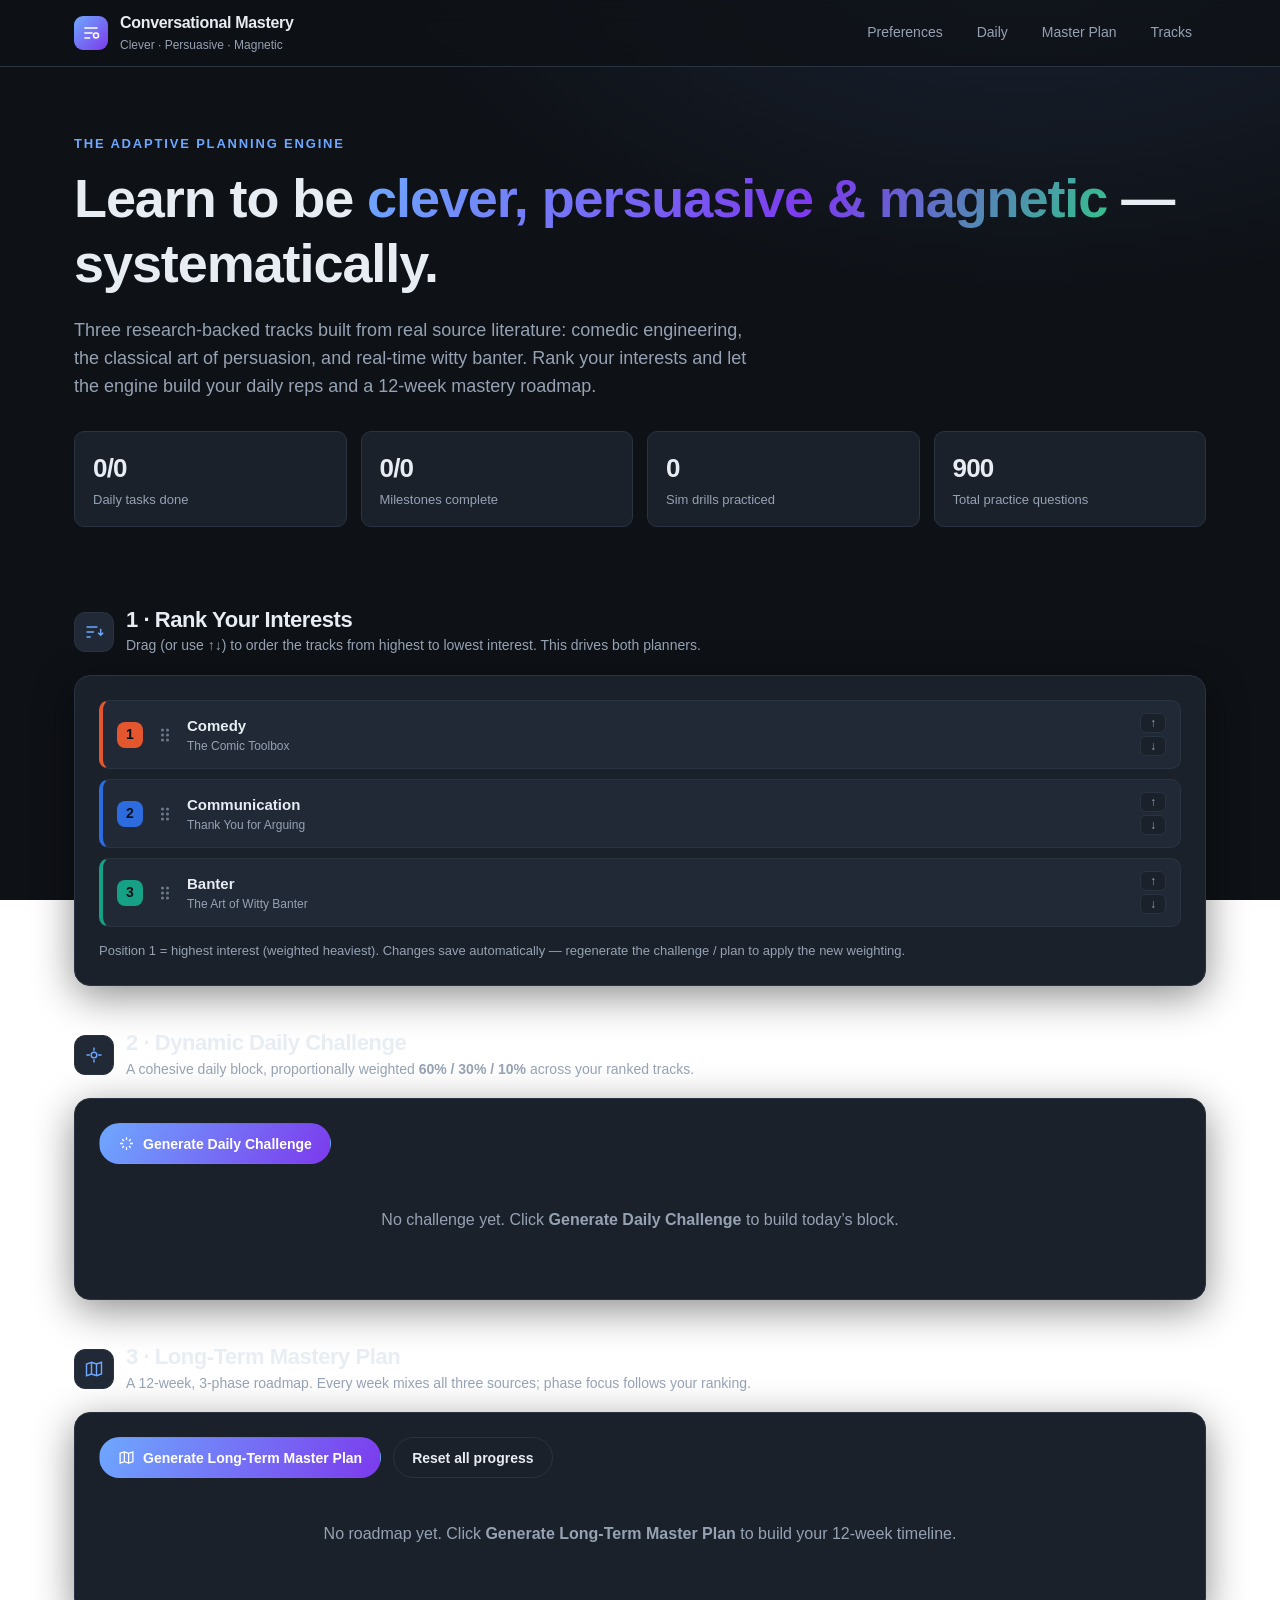
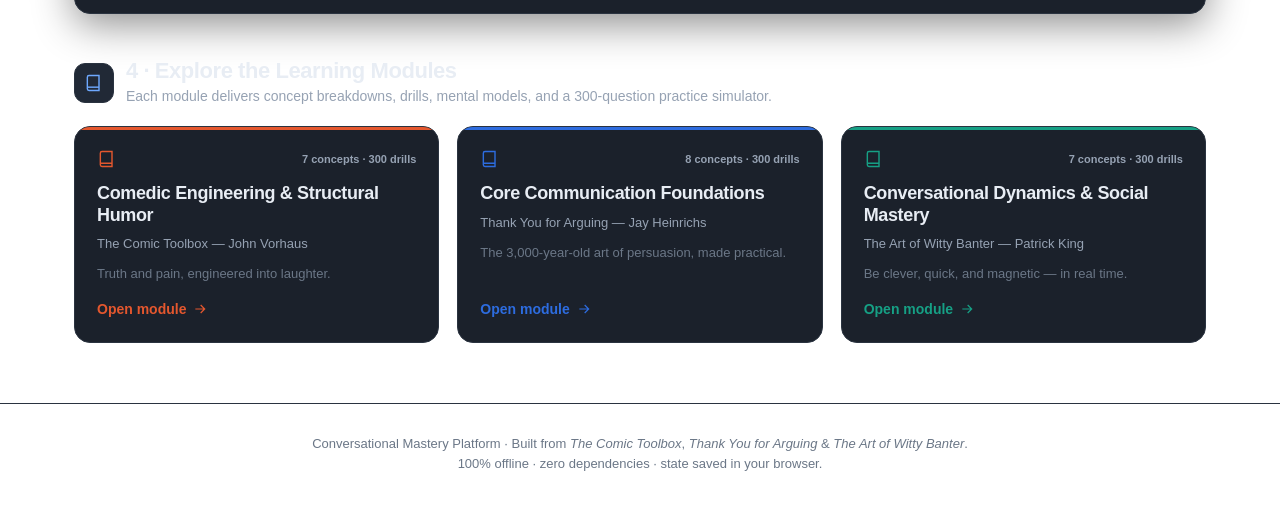
==== index.html @ 34a7b3fa "feat: complete deployment of standalone conversational mastery educational ecosystem with daily and " ====
<!DOCTYPE html>
<html lang="en">
<head>
  <meta charset="UTF-8" />
  <meta name="viewport" content="width=device-width, initial-scale=1.0" />
  <title>Conversational Mastery Platform</title>
  <meta name="description" content="A standalone educational platform for comedic engineering, communication foundations, and conversational banter mastery." />
  <link rel="stylesheet" href="css/styles.css" />
</head>
<body>
  <header class="site-head">
    <div class="wrap">
      <a class="brand" href="index.html">
        <span class="logo">
          <svg viewBox="0 0 24 24" fill="none" stroke="currentColor" stroke-width="1.8"><path d="M4 6h16M4 12h10M4 18h7"/><circle cx="18" cy="15" r="3"/></svg>
        </span>
        <span>Conversational Mastery<small>Clever &middot; Persuasive &middot; Magnetic</small></span>
      </a>
      <nav class="nav-links">
        <a href="#preferences">Preferences</a>
        <a href="#daily">Daily</a>
        <a href="#plan">Master Plan</a>
        <a href="#tracks">Tracks</a>
      </nav>
    </div>
  </header>

  <main class="wrap" id="dashboard">
    <!-- HERO -->
    <section class="hero">
      <span class="eyebrow">The Adaptive Planning Engine</span>
      <h1>Learn to be <span class="grad">clever, persuasive &amp; magnetic</span> &mdash; systematically.</h1>
      <p class="lede">Three research-backed tracks built from real source literature: comedic engineering, the classical art of persuasion, and real-time witty banter. Rank your interests and let the engine build your daily reps and a 12-week mastery roadmap.</p>
      <div class="stat-bar" id="statBar"></div>
    </section>

    <!-- PREFERENCES -->
    <section class="section" id="preferences">
      <div class="section-head">
        <span class="ico"><svg viewBox="0 0 24 24" fill="none" stroke="currentColor" stroke-width="1.7"><path d="M3 6h13M3 12h9M3 18h5"/><path d="M20 8v8M17 13l3 3 3-3"/></svg></span>
        <div><h2>1 &middot; Rank Your Interests</h2><p>Drag (or use &uarr;&darr;) to order the tracks from highest to lowest interest. This drives both planners.</p></div>
      </div>
      <div class="panel">
        <ul class="pref-list" id="prefList"></ul>
        <p class="hint">Position 1 = highest interest (weighted heaviest). Changes save automatically &mdash; regenerate the challenge / plan to apply the new weighting.</p>
      </div>
    </section>

    <!-- DAILY -->
    <section class="section" id="daily">
      <div class="section-head">
        <span class="ico"><svg viewBox="0 0 24 24" fill="none" stroke="currentColor" stroke-width="1.7"><path d="M12 3v4M12 17v4M3 12h4M17 12h4"/><circle cx="12" cy="12" r="3.4"/></svg></span>
        <div><h2>2 &middot; Dynamic Daily Challenge</h2><p>A cohesive daily block, proportionally weighted <b>60% / 30% / 10%</b> across your ranked tracks.</p></div>
      </div>
      <div class="panel">
        <div class="btn-row">
          <button class="btn btn-primary" id="genDaily">
            <svg viewBox="0 0 24 24" fill="none" stroke="currentColor" stroke-width="1.8"><path d="M12 3v4M12 17v4M3 12h4M17 12h4M6 6l2.5 2.5M15.5 15.5 18 18M18 6l-2.5 2.5M8.5 15.5 6 18"/></svg>
            Generate Daily Challenge
          </button>
        </div>
        <div id="dailyBlock"></div>
      </div>
    </section>

    <!-- MASTER PLAN -->
    <section class="section" id="plan">
      <div class="section-head">
        <span class="ico"><svg viewBox="0 0 24 24" fill="none" stroke="currentColor" stroke-width="1.7"><path d="M9 4 3 6v14l6-2 6 2 6-2V4l-6 2-6-2Z"/><path d="M9 4v14M15 6v14"/></svg></span>
        <div><h2>3 &middot; Long-Term Mastery Plan</h2><p>A 12-week, 3-phase roadmap. Every week mixes all three sources; phase focus follows your ranking.</p></div>
      </div>
      <div class="panel">
        <div class="btn-row">
          <button class="btn btn-primary" id="genPlan">
            <svg viewBox="0 0 24 24" fill="none" stroke="currentColor" stroke-width="1.8"><path d="M9 4 3 6v14l6-2 6 2 6-2V4l-6 2-6-2Z"/><path d="M9 4v14M15 6v14"/></svg>
            Generate Long-Term Master Plan
          </button>
          <button class="btn btn-ghost" id="resetAll">Reset all progress</button>
        </div>
        <div id="planBlock"></div>
      </div>
    </section>

    <!-- TRACKS -->
    <section class="section" id="tracks">
      <div class="section-head">
        <span class="ico"><svg viewBox="0 0 24 24" fill="none" stroke="currentColor" stroke-width="1.7"><path d="M4 5a2 2 0 0 1 2-2h12v18H6a2 2 0 0 1-2-2Z"/><path d="M4 17h14"/></svg></span>
        <div><h2>4 &middot; Explore the Learning Modules</h2><p>Each module delivers concept breakdowns, drills, mental models, and a 300-question practice simulator.</p></div>
      </div>
      <div class="track-grid" id="trackCards"></div>
    </section>
  </main>

  <footer class="site-foot">
    <div class="wrap">
      Conversational Mastery Platform &middot; Built from <em>The Comic Toolbox</em>, <em>Thank You for Arguing</em> &amp; <em>The Art of Witty Banter</em>.
      <br />100% offline &middot; zero dependencies &middot; state saved in your browser.
    </div>
  </footer>

  <div id="toast"></div>

  <!-- classic scripts (no ES modules) so the app runs straight off the file system -->
  <script src="js/content.js"></script>
  <script src="js/questions.js"></script>
  <script src="js/planner.js"></script>
  <script src="js/app.js"></script>
</body>
</html>
---- css/styles.css ----
/* =============================================================================
 * styles.css  —  Centralized component architecture.
 * Sleek minimalist system: geometric grid, system fonts, smooth transitions.
 * No external fonts, no frameworks.
 * ========================================================================== */

:root {
  --bg: #0e1116;
  --bg-soft: #151a22;
  --panel: #1b212b;
  --panel-2: #212936;
  --line: #2a3340;
  --text: #e8edf4;
  --muted: #96a2b3;
  --muted-2: #6b7787;
  --brand: #6ea8fe;
  --brand-2: #7c3aed;
  --good: #35c28b;
  --shadow: 0 10px 40px rgba(0,0,0,.45);
  --radius: 16px;
  --radius-sm: 10px;
  --sans: -apple-system, BlinkMacSystemFont, "Segoe UI", Roboto, Helvetica, Arial, "Apple Color Emoji", sans-serif;
  --mono: ui-monospace, SFMono-Regular, Menlo, Consolas, monospace;
  --maxw: 1180px;
}

* { box-sizing: border-box; }
html { scroll-behavior: smooth; }
body {
  margin: 0;
  font-family: var(--sans);
  background: radial-gradient(1200px 700px at 80% -10%, #1a2333 0%, var(--bg) 55%) fixed;
  color: var(--text);
  line-height: 1.55;
  -webkit-font-smoothing: antialiased;
}
a { color: inherit; text-decoration: none; }
h1, h2, h3, h4 { line-height: 1.2; margin: 0 0 .4em; letter-spacing: -.02em; }
svg { width: 20px; height: 20px; display: block; }
.wrap { max-width: var(--maxw); margin: 0 auto; padding: 0 24px; }

/* ---------------------------------------------------------------- header */
.site-head {
  position: sticky; top: 0; z-index: 20;
  backdrop-filter: blur(12px);
  background: rgba(14,17,22,.72);
  border-bottom: 1px solid var(--line);
}
.site-head .wrap { display: flex; align-items: center; justify-content: space-between; height: 66px; }
.brand { display: flex; align-items: center; gap: 12px; font-weight: 700; letter-spacing: -.02em; }
.brand .logo {
  width: 34px; height: 34px; border-radius: 9px;
  background: linear-gradient(135deg, var(--brand), var(--brand-2));
  display: grid; place-items: center; color: #fff;
}
.brand small { display: block; font-weight: 500; color: var(--muted); font-size: 12px; letter-spacing: 0; }
.nav-links { display: flex; gap: 6px; }
.nav-links a { padding: 8px 14px; border-radius: 999px; color: var(--muted); font-size: 14px; font-weight: 500; transition: .2s; }
.nav-links a:hover { color: var(--text); background: var(--panel); }

/* ------------------------------------------------------------------ hero */
.hero { padding: 64px 0 28px; }
.hero .eyebrow { color: var(--brand); font-weight: 600; font-size: 13px; letter-spacing: .14em; text-transform: uppercase; }
.hero h1 { font-size: clamp(32px, 5vw, 54px); margin-top: 10px; }
.hero h1 .grad { background: linear-gradient(120deg, var(--brand), var(--brand-2) 60%, var(--good)); -webkit-background-clip: text; background-clip: text; -webkit-text-fill-color: transparent; }
.hero p.lede { color: var(--muted); font-size: 18px; max-width: 680px; margin: 14px 0 0; }

/* --------------------------------------------------------------- stats */
.stat-bar { display: grid; grid-template-columns: repeat(4, 1fr); gap: 14px; margin: 30px 0 8px; }
.stat { background: var(--panel); border: 1px solid var(--line); border-radius: var(--radius-sm); padding: 16px 18px; }
.stat-v { display: block; font-size: 26px; font-weight: 700; letter-spacing: -.03em; }
.stat-l { display: block; color: var(--muted); font-size: 13px; margin-top: 2px; }

/* --------------------------------------------------------------- panels */
.section { margin: 44px 0; }
.section-head { display: flex; align-items: center; gap: 12px; margin-bottom: 18px; }
.section-head .ico { width: 40px; height: 40px; border-radius: 11px; background: var(--panel-2); border: 1px solid var(--line); display: grid; place-items: center; color: var(--brand); }
.section-head h2 { font-size: 22px; margin: 0; }
.section-head p { color: var(--muted); margin: 2px 0 0; font-size: 14px; }

.panel { background: var(--panel); border: 1px solid var(--line); border-radius: var(--radius); padding: 24px; box-shadow: var(--shadow); }
.grid-2 { display: grid; grid-template-columns: 340px 1fr; gap: 22px; align-items: start; }

/* -------------------------------------------------- preference editor */
.pref-list { list-style: none; margin: 0; padding: 0; display: flex; flex-direction: column; gap: 10px; }
.pref-item {
  --accent: var(--brand);
  display: flex; align-items: center; gap: 12px;
  background: var(--panel-2); border: 1px solid var(--line);
  border-left: 4px solid var(--accent);
  border-radius: var(--radius-sm); padding: 12px 14px; cursor: grab; transition: .18s;
}
.pref-item:hover { transform: translateY(-1px); border-color: var(--accent); }
.pref-item.dragging { opacity: .5; }
.pref-rank { width: 26px; height: 26px; border-radius: 8px; background: var(--accent); color: #061018; font-weight: 700; display: grid; place-items: center; font-size: 14px; }
.pref-grip { color: var(--muted-2); }
.pref-body { flex: 1; display: flex; flex-direction: column; }
.pref-body strong { font-size: 15px; }
.pref-body small { color: var(--muted); font-size: 12px; }
.pref-move { display: flex; flex-direction: column; gap: 3px; }
.mini { width: 26px; height: 20px; border: 1px solid var(--line); background: var(--panel); color: var(--muted); border-radius: 6px; cursor: pointer; font-size: 12px; line-height: 1; transition: .15s; }
.mini:hover { color: var(--text); border-color: var(--brand); }
.hint { color: var(--muted); font-size: 13px; margin: 14px 0 0; }

/* ---------------------------------------------------------------- buttons */
.btn { display: inline-flex; align-items: center; gap: 8px; border: 1px solid var(--line); background: var(--panel-2); color: var(--text); padding: 11px 18px; border-radius: 999px; font-size: 14px; font-weight: 600; cursor: pointer; transition: .18s; font-family: inherit; }
.btn:hover { transform: translateY(-1px); border-color: var(--brand); }
.btn svg { width: 17px; height: 17px; }
.btn-primary { background: linear-gradient(120deg, var(--brand), var(--brand-2)); border-color: transparent; color: #fff; }
.btn-primary:hover { box-shadow: 0 8px 24px rgba(110,168,254,.3); }
.btn-ghost { background: transparent; }
.btn-row { display: flex; flex-wrap: wrap; gap: 12px; margin-bottom: 18px; }

/* ---------------------------------------------------------------- daily */
.daily-meta { display: flex; flex-wrap: wrap; gap: 8px; margin-bottom: 16px; }
.pill { background: var(--panel-2); border: 1px solid var(--line); color: var(--muted); font-size: 12px; padding: 5px 12px; border-radius: 999px; font-weight: 600; }
.daily-list { list-style: none; margin: 0; padding: 0; display: grid; gap: 12px; }
.daily-task { --accent: var(--brand); background: var(--panel-2); border: 1px solid var(--line); border-left: 4px solid var(--accent); border-radius: var(--radius-sm); transition: .18s; }
.daily-task label { display: flex; gap: 14px; padding: 14px 16px; cursor: pointer; align-items: flex-start; }
.daily-task input { margin-top: 3px; width: 18px; height: 18px; accent-color: var(--accent); flex: none; }
.dt-body { display: flex; flex-direction: column; gap: 4px; }
.dt-head { font-size: 13px; color: var(--muted); }
.dt-head b { color: var(--text); }
.dt-prompt { font-size: 15px; }
.dt-src { font-size: 12px; color: var(--muted-2); }
.daily-task.done { opacity: .55; }
.daily-task.done .dt-prompt { text-decoration: line-through; }

/* -------------------------------------------------------------- timeline */
.phase-legend { display: grid; grid-template-columns: repeat(3, 1fr); gap: 12px; margin-bottom: 22px; }
.phase-chip { padding: 14px 16px; border-radius: var(--radius-sm); border: 1px solid var(--line); background: var(--panel-2); display: flex; flex-direction: column; gap: 3px; }
.phase-chip b { font-size: 14px; }
.phase-chip span { font-size: 12px; color: var(--brand); font-weight: 600; }
.phase-chip small { font-size: 12px; color: var(--muted); }
.phase-chip.p1 { border-top: 3px solid #6ea8fe; }
.phase-chip.p2 { border-top: 3px solid #7c3aed; }
.phase-chip.p3 { border-top: 3px solid #35c28b; }

.timeline { display: grid; grid-template-columns: repeat(auto-fill, minmax(260px, 1fr)); gap: 14px; }
.tl-week { background: var(--panel-2); border: 1px solid var(--line); border-radius: var(--radius-sm); padding: 16px; position: relative; overflow: hidden; }
.tl-week.p1 { border-top: 3px solid #6ea8fe; }
.tl-week.p2 { border-top: 3px solid #7c3aed; }
.tl-week.p3 { border-top: 3px solid #35c28b; }
.tl-head { display: flex; flex-direction: column; gap: 2px; margin-bottom: 12px; }
.tl-no { font-weight: 700; font-size: 16px; }
.tl-phase { font-size: 11px; color: var(--muted); text-transform: uppercase; letter-spacing: .06em; }
.tl-focus { font-size: 12px; color: var(--brand); font-weight: 600; }
.tl-items { list-style: none; margin: 0 0 12px; padding: 0; display: grid; gap: 8px; }
.tl-items li { --accent: var(--brand); border-left: 3px solid var(--accent); border-radius: 6px; background: var(--panel); }
.tl-items li.combo { background: linear-gradient(90deg, rgba(124,58,237,.16), var(--panel)); }
.tl-items label { display: flex; gap: 9px; padding: 8px 10px; cursor: pointer; align-items: flex-start; font-size: 12.5px; }
.tl-items input { margin-top: 2px; width: 15px; height: 15px; accent-color: var(--accent); flex: none; }
.tl-items em { color: var(--brand); font-style: normal; font-weight: 700; font-size: 11px; text-transform: uppercase; letter-spacing: .04em; display: block; }
.tl-items li.done { opacity: .5; }
.tl-items li.done span { text-decoration: line-through; }
.tl-bar { height: 5px; border-radius: 999px; background: var(--line); overflow: hidden; }
.tl-bar span { display: block; height: 100%; width: 0; background: linear-gradient(90deg, var(--brand), var(--good)); transition: width .4s ease; }

/* ---------------------------------------------------------------- tracks */
.track-grid { display: grid; grid-template-columns: repeat(3, 1fr); gap: 18px; }
.track-card { --accent: var(--brand); background: var(--panel); border: 1px solid var(--line); border-radius: var(--radius); padding: 22px; display: flex; flex-direction: column; gap: 8px; transition: .2s; position: relative; overflow: hidden; }
.track-card::before { content: ""; position: absolute; inset: 0 0 auto 0; height: 3px; background: var(--accent); }
.track-card:hover { transform: translateY(-4px); border-color: var(--accent); box-shadow: var(--shadow); }
.tc-top { display: flex; align-items: center; justify-content: space-between; color: var(--accent); }
.tc-count { font-size: 11px; color: var(--muted); font-weight: 600; }
.track-card h3 { font-size: 18px; margin: 6px 0 0; }
.tc-book { color: var(--muted); font-size: 13px; margin: 0; }
.tc-tag { color: var(--muted-2); font-size: 13px; margin: 2px 0 0; flex: 1; }
.tc-go { display: inline-flex; align-items: center; gap: 6px; color: var(--accent); font-weight: 600; font-size: 14px; margin-top: 6px; }
.tc-go svg { width: 16px; height: 16px; transition: .2s; }
.track-card:hover .tc-go svg { transform: translateX(4px); }

.empty { color: var(--muted); text-align: center; padding: 26px; }

/* ---------------------------------------------------------------- toast */
#toast { position: fixed; bottom: 26px; left: 50%; transform: translateX(-50%) translateY(20px); background: var(--panel-2); border: 1px solid var(--brand); color: var(--text); padding: 12px 20px; border-radius: 999px; box-shadow: var(--shadow); opacity: 0; pointer-events: none; transition: .3s; z-index: 50; font-size: 14px; font-weight: 600; }
#toast.show { opacity: 1; transform: translateX(-50%) translateY(0); }

/* ---------------------------------------------------------------- footer */
.site-foot { border-top: 1px solid var(--line); margin-top: 60px; padding: 30px 0; color: var(--muted-2); font-size: 13px; text-align: center; }

/* ============================================================== MODULE PAGES */
.mod-head { padding: 44px 0 10px; }
.mod-head .eyebrow { font-size: 13px; letter-spacing: .14em; text-transform: uppercase; font-weight: 600; }
.mod-head h1 { font-size: clamp(28px, 4vw, 42px); margin-top: 8px; }
.mod-head .src { color: var(--muted); font-size: 15px; }
.back-link { display: inline-flex; align-items: center; gap: 7px; color: var(--muted); font-size: 14px; font-weight: 600; margin-bottom: 6px; }
.back-link:hover { color: var(--text); }
.back-link svg { transform: rotate(180deg); width: 16px; height: 16px; }

.concept-nav { display: flex; flex-wrap: wrap; gap: 8px; margin: 24px 0 8px; position: sticky; top: 66px; background: rgba(14,17,22,.8); backdrop-filter: blur(8px); padding: 10px 0; z-index: 10; }
.concept-nav a { font-size: 13px; padding: 7px 13px; border-radius: 999px; background: var(--panel); border: 1px solid var(--line); color: var(--muted); font-weight: 600; transition: .16s; }
.concept-nav a:hover, .concept-nav a.active { color: #fff; background: var(--accent); border-color: transparent; }

.concept { --accent: var(--brand); background: var(--panel); border: 1px solid var(--line); border-radius: var(--radius); padding: 30px; margin: 22px 0; scroll-margin-top: 130px; box-shadow: var(--shadow); }
.concept > h2 { font-size: 26px; display: flex; align-items: center; gap: 12px; }
.concept > h2::before { content: ""; width: 12px; height: 30px; border-radius: 4px; background: var(--accent); flex: none; }
.c-block { margin-top: 22px; }
.c-block h4 { font-size: 12px; letter-spacing: .1em; text-transform: uppercase; color: var(--accent); display: flex; align-items: center; gap: 8px; margin-bottom: 8px; }
.c-block .num { width: 20px; height: 20px; border-radius: 6px; background: var(--accent); color: #061018; display: grid; place-items: center; font-size: 11px; font-weight: 800; }
.c-source { background: var(--panel-2); border-left: 3px solid var(--accent); padding: 10px 14px; border-radius: 8px; font-size: 14px; color: var(--muted); }
.c-breakdown { font-size: 15.5px; color: var(--text); }
.c-list { margin: 0; padding-left: 4px; list-style: none; display: grid; gap: 8px; }
.c-list li { padding-left: 26px; position: relative; font-size: 14.5px; color: #d4dbe6; }
.c-list li::before { content: ""; position: absolute; left: 4px; top: 9px; width: 8px; height: 8px; border-radius: 2px; background: var(--accent); transform: rotate(45deg); }

/* ----------------------------------------------------------- simulator */
.sim { margin-top: 26px; border-top: 1px dashed var(--line); padding-top: 22px; }
.sim h4 { color: var(--accent); }
.sim-card { background: var(--panel-2); border: 1px solid var(--line); border-radius: var(--radius-sm); padding: 24px; min-height: 130px; display: flex; flex-direction: column; justify-content: center; gap: 10px; position: relative; }
.sim-qnum { font-size: 12px; color: var(--muted); font-weight: 600; }
.sim-prompt { font-size: 18px; line-height: 1.5; }
.sim-controls { display: flex; flex-wrap: wrap; gap: 10px; margin-top: 16px; align-items: center; }
.sim-progress { margin-left: auto; font-size: 13px; color: var(--muted); }
.sim-count-bar { height: 6px; border-radius: 999px; background: var(--line); overflow: hidden; margin-top: 12px; }
.sim-count-bar span { display: block; height: 100%; width: 0; background: linear-gradient(90deg, var(--accent), var(--good)); transition: width .3s; }

/* --------------------------------------------------------------- responsive */
@media (max-width: 900px) {
  .grid-2 { grid-template-columns: 1fr; }
  .stat-bar { grid-template-columns: repeat(2, 1fr); }
  .track-grid { grid-template-columns: 1fr; }
  .phase-legend { grid-template-columns: 1fr; }
  .nav-links { display: none; }
}
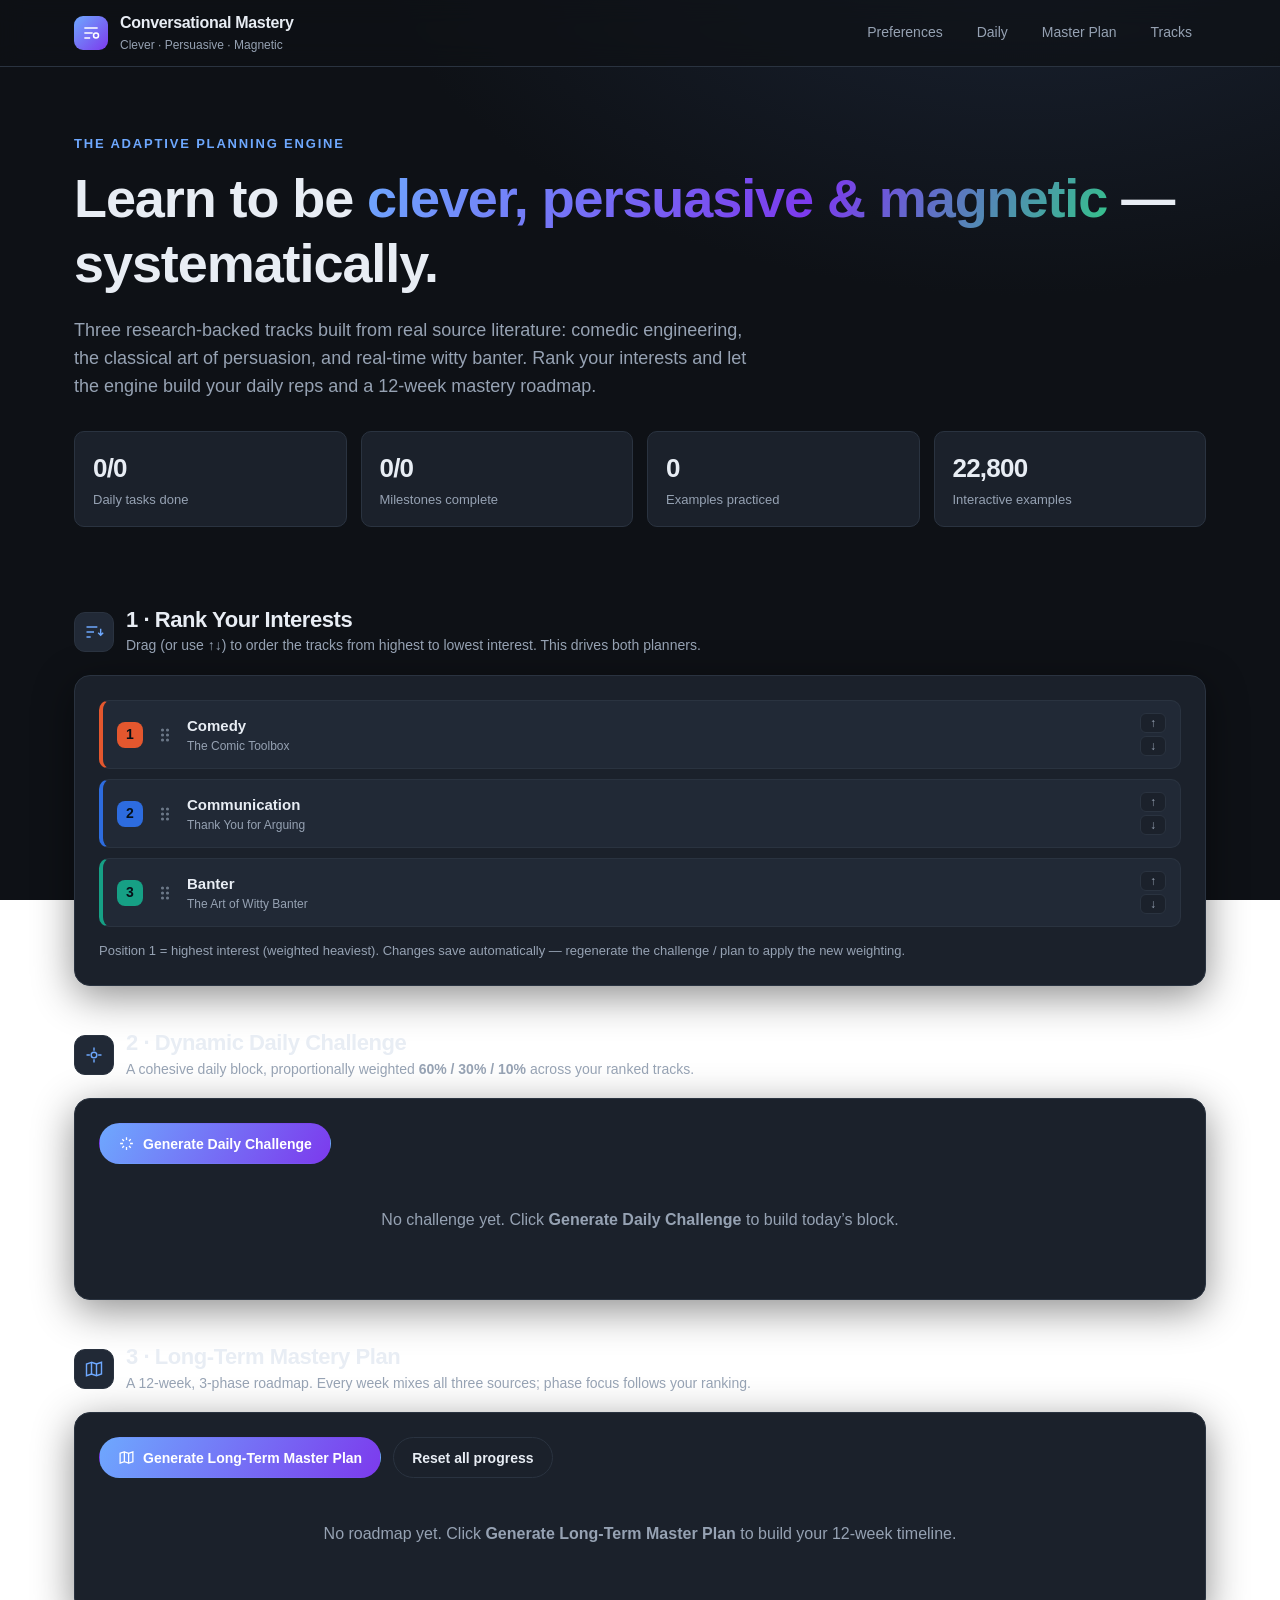
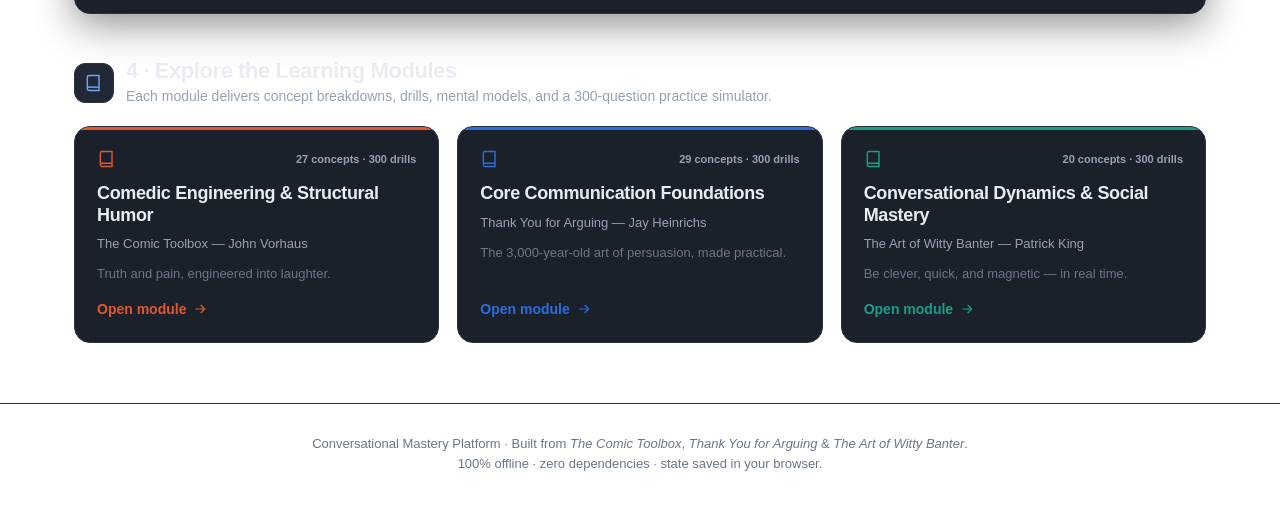
==== commit 08da58e0: "Quality pass: chapter -> skills hierarchy, full chapter/skill coverage, corrected banter citations -" ====
--- a/index.html
+++ b/index.html
@@ -102,6 +102,7 @@
 
   <!-- classic scripts (no ES modules) so the app runs straight off the file system -->
   <script src="js/content.js"></script>
+  <script src="js/content-extra.js"></script>
   <script src="js/questions.js"></script>
   <script src="js/planner.js"></script>
   <script src="js/app.js"></script>
--- a/css/styles.css
+++ b/css/styles.css
@@ -223,3 +223,161 @@
   .phase-legend { grid-template-columns: 1fr; }
   .nav-links { display: none; }
 }
+
+
+/* ============================================================== V2 ADDITIONS */
+
+/* daily-task clickable citation link */
+.daily-task { position: relative; }
+.dt-cite {
+  display: flex; align-items: center; gap: 10px;
+  margin: 0 16px 14px 48px; padding: 9px 12px;
+  background: var(--panel); border: 1px solid var(--line);
+  border-radius: var(--radius-sm); color: var(--muted); transition: .16s;
+}
+.dt-cite svg { width: 16px; height: 16px; color: var(--accent); flex: none; }
+.dt-cite b { color: var(--text); font-size: 12.5px; display: block; }
+.dt-cite small { color: var(--accent); font-size: 11.5px; font-weight: 600; }
+.dt-cite:hover { border-color: var(--accent); transform: translateY(-1px); }
+.daily-task.done .dt-cite { opacity: .7; }
+
+/* timeline concept citation link */
+.tl-cite {
+  display: inline-flex; align-items: center; gap: 5px;
+  margin: -4px 0 0 22px; padding: 3px 8px; font-size: 11px; font-weight: 600;
+  color: var(--accent); border-radius: 6px; border: 1px solid transparent; transition: .15s;
+}
+.tl-cite svg { width: 12px; height: 12px; }
+.tl-cite:hover { border-color: var(--accent); background: var(--panel-2); }
+.tl-cite.plain { color: var(--muted-2); }
+
+/* -------------------------------------------------- module OVERVIEW grid */
+.mod-intro { color: var(--muted); font-size: 15px; max-width: 720px; margin: 12px 0 0; }
+.concept-grid { display: grid; grid-template-columns: repeat(auto-fill, minmax(320px, 1fr)); gap: 18px; margin: 30px 0 20px; }
+
+/* Chapter-grouped module layout (chapter of the book -> skills within it) */
+.chapter-list { margin: 26px 0 20px; }
+.chapter { margin: 0 0 40px; }
+.chapter-head { position: relative; padding: 16px 0 14px; border-top: 2px solid var(--accent); margin-bottom: 4px; }
+.chapter-num { display: inline-block; font-size: 12px; letter-spacing: .14em; text-transform: uppercase; font-weight: 700; color: var(--accent); }
+.chapter-head h2 { font-size: clamp(21px, 2.6vw, 27px); margin: 6px 0 0; line-height: 1.2; }
+.chapter-page { display: inline-flex; align-items: center; gap: 5px; font-size: 12.5px; color: var(--muted); margin-top: 6px; }
+.chapter-page svg { width: 14px; height: 14px; }
+.chapter-blurb { color: var(--muted); font-size: 14.5px; max-width: 760px; margin: 8px 0 0; }
+.chapter-count { position: absolute; top: 16px; right: 0; font-size: 12px; color: var(--muted); border: 1px solid var(--line); border-radius: 999px; padding: 3px 10px; }
+.chapter .concept-grid { margin: 16px 0 0; }
+.concept-card {
+  --accent: var(--brand);
+  background: var(--panel); border: 1px solid var(--line); border-radius: var(--radius);
+  padding: 22px; display: flex; flex-direction: column; gap: 10px; transition: .2s;
+  position: relative; overflow: hidden;
+}
+.concept-card::before { content: ""; position: absolute; inset: 0 0 auto 0; height: 3px; background: var(--accent); }
+.concept-card:hover { transform: translateY(-4px); border-color: var(--accent); box-shadow: var(--shadow); }
+.cc-top { display: flex; align-items: center; justify-content: space-between; gap: 10px; }
+.cc-num { font-size: 22px; font-weight: 800; letter-spacing: -.04em; color: var(--accent); font-variant-numeric: tabular-nums; }
+.cc-cite { display: inline-flex; align-items: center; gap: 6px; font-size: 11px; color: var(--muted); background: var(--panel-2); border: 1px solid var(--line); padding: 4px 9px; border-radius: 999px; text-align: right; }
+.cc-cite svg { width: 13px; height: 13px; color: var(--accent); flex: none; }
+.concept-card h3 { font-size: 18px; margin: 2px 0 0; }
+.cc-snip { color: var(--muted); font-size: 13.5px; margin: 0; flex: 1; }
+.cc-foot { display: flex; flex-wrap: wrap; gap: 7px; align-items: center; margin-top: 6px; }
+.cc-badge { font-size: 11px; font-weight: 600; color: var(--muted); background: var(--panel-2); border: 1px solid var(--line); padding: 4px 9px; border-radius: 999px; }
+.cc-go { margin-left: auto; display: inline-flex; align-items: center; gap: 5px; color: var(--accent); font-weight: 700; font-size: 13px; }
+.cc-go svg { width: 15px; height: 15px; transition: .2s; }
+.concept-card:hover .cc-go svg { transform: translateX(4px); }
+
+/* ------------------------------------------------ concept LESSON page */
+.concept-head { padding: 40px 0 6px; }
+.concept-head .eyebrow { font-size: 13px; letter-spacing: .14em; text-transform: uppercase; font-weight: 600; color: var(--accent); }
+.concept-head h1 { font-size: clamp(28px, 4.4vw, 46px); margin-top: 8px; }
+.c-cite-badge {
+  display: inline-flex; align-items: center; gap: 12px; margin-top: 8px;
+  background: var(--panel); border: 1px solid var(--line); border-left: 4px solid var(--accent);
+  border-radius: var(--radius-sm); padding: 12px 16px;
+}
+.c-cite-badge svg { width: 22px; height: 22px; color: var(--accent); flex: none; }
+.c-cite-badge b { display: block; font-size: 14.5px; }
+.c-cite-badge small { display: block; color: var(--muted); font-size: 12.5px; }
+
+.c-lesson { display: block; margin: 8px 0; }
+.c-lesson .c-block { background: var(--panel); border: 1px solid var(--line); border-radius: var(--radius); padding: 24px 28px; margin: 16px 0; box-shadow: var(--shadow); }
+.c-lesson .c-block > h4 { font-size: 12px; letter-spacing: .1em; text-transform: uppercase; color: var(--accent); display: flex; align-items: center; gap: 8px; margin-bottom: 12px; }
+.c-lesson .c-block .num { width: 22px; height: 22px; border-radius: 6px; background: var(--accent); color: #061018; display: grid; place-items: center; }
+.c-lesson .c-block .num svg { width: 14px; height: 14px; color: #061018; }
+
+/* deep dive Learn/Develop/Apply */
+.deepdive .dd-grid { display: grid; grid-template-columns: repeat(3, 1fr); gap: 14px; }
+.dd-card { background: var(--panel-2); border: 1px solid var(--line); border-radius: var(--radius-sm); padding: 16px; position: relative; }
+.dd-card .dd-tag { display: inline-block; font-size: 11px; font-weight: 800; letter-spacing: .08em; text-transform: uppercase; padding: 3px 10px; border-radius: 999px; margin-bottom: 8px; }
+.dd-learn { border-top: 3px solid #6ea8fe; } .dd-learn .dd-tag { background: rgba(110,168,254,.16); color: #9cc4ff; }
+.dd-develop { border-top: 3px solid #f5a524; } .dd-develop .dd-tag { background: rgba(245,165,36,.16); color: #f7c065; }
+.dd-apply { border-top: 3px solid #35c28b; } .dd-apply .dd-tag { background: rgba(53,194,139,.16); color: #6fdcb0; }
+.dd-card p { margin: 0; font-size: 14px; color: #d4dbe6; }
+
+/* method steps */
+.c-method { margin: 0; padding: 0; list-style: none; counter-reset: step; display: grid; gap: 10px; }
+.c-method li { counter-increment: step; position: relative; padding: 12px 14px 12px 50px; background: var(--panel-2); border: 1px solid var(--line); border-radius: var(--radius-sm); font-size: 14.5px; }
+.c-method li::before { content: counter(step); position: absolute; left: 12px; top: 11px; width: 26px; height: 26px; border-radius: 8px; background: var(--accent); color: #061018; font-weight: 800; display: grid; place-items: center; font-size: 13px; }
+
+/* related skills */
+.c-related { margin: 30px 0; }
+.c-related h2 { font-size: 22px; display: flex; align-items: center; gap: 10px; }
+.c-related h2::before { content: ""; width: 10px; height: 26px; border-radius: 4px; background: var(--accent); }
+.c-related-sub { color: var(--muted); font-size: 14px; margin: 4px 0 16px; }
+.rel-grid { display: grid; grid-template-columns: repeat(auto-fill, minmax(260px, 1fr)); gap: 14px; }
+.rel-card { --accent: var(--brand); background: var(--panel); border: 1px solid var(--line); border-left: 4px solid var(--accent); border-radius: var(--radius-sm); padding: 16px; display: flex; flex-direction: column; gap: 6px; transition: .18s; }
+.rel-card:hover { transform: translateY(-3px); border-color: var(--accent); box-shadow: var(--shadow); }
+.rel-track { font-size: 11px; font-weight: 700; text-transform: uppercase; letter-spacing: .08em; color: var(--accent); }
+.rel-card strong { font-size: 15.5px; }
+.rel-why { font-size: 13px; color: var(--muted); flex: 1; }
+.rel-cite { display: inline-flex; align-items: center; gap: 6px; font-size: 11.5px; color: var(--muted-2); margin-top: 2px; }
+.rel-cite svg { width: 13px; height: 13px; color: var(--accent); }
+
+/* ------------------------------------------- example simulator (concept page) */
+.sim-section { margin: 34px 0 10px; }
+.sim-head { background: var(--panel); border: 1px solid var(--line); border-radius: var(--radius); padding: 24px 28px; box-shadow: var(--shadow); }
+.sim-head h2 { font-size: 24px; display: flex; align-items: center; gap: 10px; }
+.sim-head h2::before { content: ""; width: 10px; height: 28px; border-radius: 4px; background: var(--accent); }
+.sim-head p { color: var(--muted); font-size: 14.5px; margin: 6px 0 4px; max-width: 760px; }
+
+.sim-featured-wrap { margin: 20px 0; }
+.sim-featured-head, .sim-list-head { display: flex; align-items: center; justify-content: space-between; gap: 12px; margin: 22px 0 12px; flex-wrap: wrap; }
+.sim-featured-head h3, .sim-list-head h3 { font-size: 17px; margin: 0; }
+.sim-list-controls { display: flex; gap: 10px; align-items: center; flex-wrap: wrap; }
+#simSearch { background: var(--panel-2); border: 1px solid var(--line); color: var(--text); border-radius: 999px; padding: 10px 16px; font-size: 14px; font-family: inherit; min-width: 240px; }
+#simSearch:focus { outline: none; border-color: var(--accent); }
+
+.sim-list { display: grid; gap: 10px; }
+.ex-card { --accent: var(--brand); background: var(--panel); border: 1px solid var(--line); border-left: 4px solid var(--accent); border-radius: var(--radius-sm); overflow: hidden; transition: .16s; }
+.ex-card.featured { background: var(--panel-2); box-shadow: var(--shadow); }
+.ex-card.done { border-left-color: var(--good); }
+.ex-head { display: flex; align-items: center; gap: 12px; padding: 14px 16px; cursor: pointer; user-select: none; }
+.ex-head:hover { background: rgba(255,255,255,.02); }
+.ex-n { font-size: 12px; font-weight: 800; color: var(--accent); background: var(--panel-2); border: 1px solid var(--line); padding: 3px 9px; border-radius: 999px; flex: none; font-variant-numeric: tabular-nums; }
+.ex-card.done .ex-n { color: var(--good); }
+.ex-scenario { flex: 1; font-size: 14.5px; }
+.ex-toggle { color: var(--muted); transition: .2s; flex: none; }
+.ex-toggle svg { width: 18px; height: 18px; transform: rotate(90deg); }
+.ex-card.open .ex-toggle svg { transform: rotate(-90deg); }
+.ex-body { display: none; padding: 0 16px 16px; }
+.ex-card.open .ex-body { display: block; animation: exOpen .22s ease; }
+@keyframes exOpen { from { opacity: 0; transform: translateY(-4px); } to { opacity: 1; transform: none; } }
+.ex-body h5 { font-size: 11px; text-transform: uppercase; letter-spacing: .09em; color: var(--accent); margin: 12px 0 8px; }
+.ex-steps { margin: 0; padding: 0; list-style: none; display: grid; gap: 8px; counter-reset: exstep; }
+.ex-steps li { display: flex; gap: 10px; background: var(--panel-2); border: 1px solid var(--line); border-radius: 8px; padding: 9px 12px; }
+.st-label { font-size: 11px; font-weight: 800; color: var(--accent); flex: none; min-width: 52px; padding-top: 1px; }
+.st-text { font-size: 13.5px; color: #d4dbe6; }
+.ex-output blockquote { margin: 0; background: linear-gradient(90deg, rgba(110,168,254,.08), var(--panel-2)); border: 1px solid var(--line); border-left: 3px solid var(--accent); border-radius: 8px; padding: 12px 16px; font-size: 15px; font-style: italic; color: var(--text); }
+.ex-actions { margin-top: 14px; display: flex; gap: 10px; }
+.ex-mark:disabled { opacity: .6; cursor: default; background: var(--panel-2); border-color: var(--good); color: var(--good); }
+.ex-mark:disabled:hover { transform: none; }
+
+.sim-pager { display: flex; align-items: center; justify-content: center; gap: 16px; margin: 18px 0 6px; }
+.sim-page-info { font-size: 13px; color: var(--muted); }
+.sim-pager .btn:disabled { opacity: .4; cursor: default; }
+.sim-pager .btn:disabled:hover { transform: none; border-color: var(--line); }
+
+@media (max-width: 900px) {
+  .deepdive .dd-grid { grid-template-columns: 1fr; }
+  .concept-grid { grid-template-columns: 1fr; }
+}
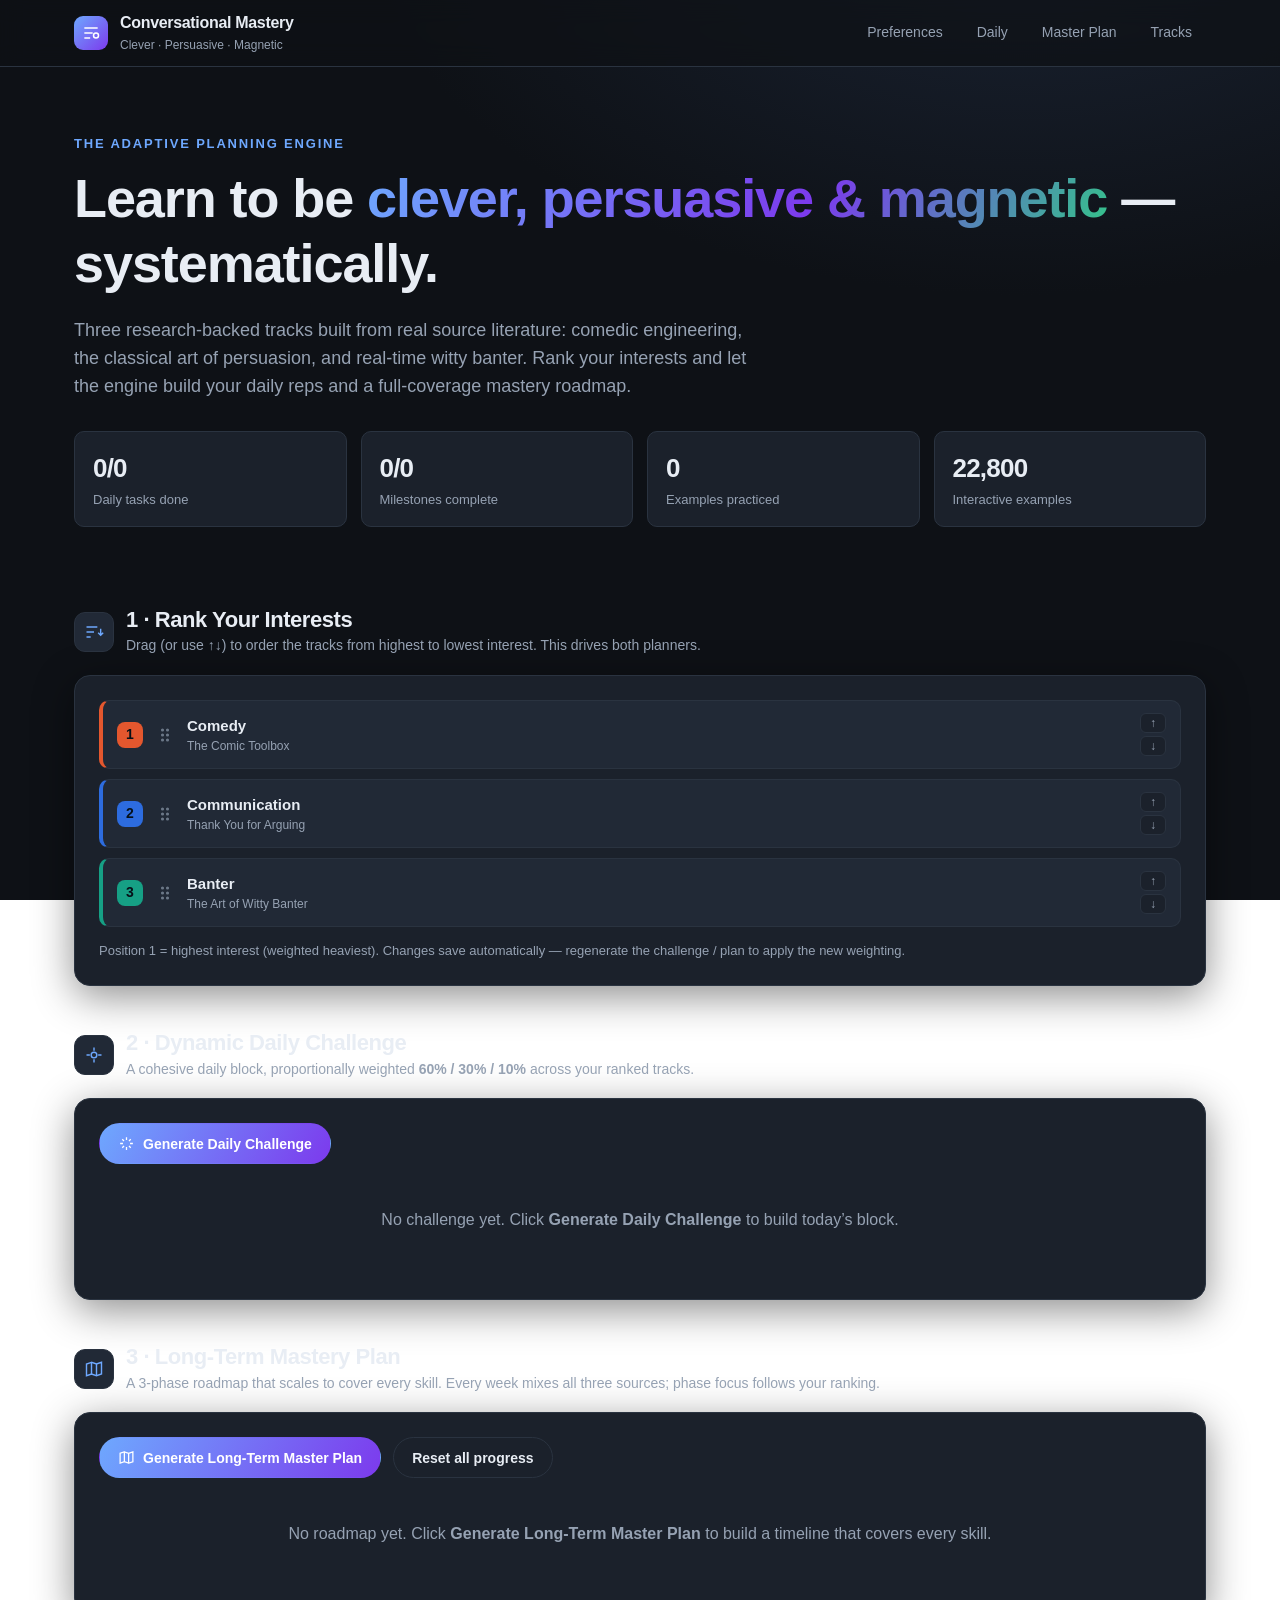
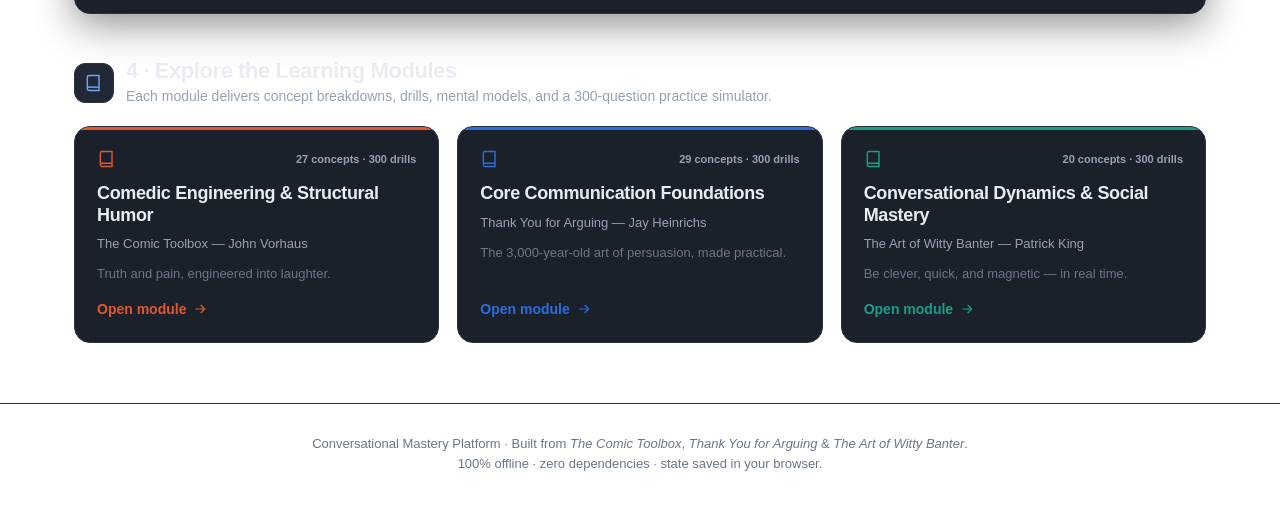
==== commit ff2da646: "Master plan now scales to cover every skill (no longer capped at 12 weeks) - generateMasterPlan: len" ====
--- a/index.html
+++ b/index.html
@@ -30,7 +30,7 @@
     <section class="hero">
       <span class="eyebrow">The Adaptive Planning Engine</span>
       <h1>Learn to be <span class="grad">clever, persuasive &amp; magnetic</span> &mdash; systematically.</h1>
-      <p class="lede">Three research-backed tracks built from real source literature: comedic engineering, the classical art of persuasion, and real-time witty banter. Rank your interests and let the engine build your daily reps and a 12-week mastery roadmap.</p>
+      <p class="lede">Three research-backed tracks built from real source literature: comedic engineering, the classical art of persuasion, and real-time witty banter. Rank your interests and let the engine build your daily reps and a full-coverage mastery roadmap.</p>
       <div class="stat-bar" id="statBar"></div>
     </section>
 
@@ -67,7 +67,7 @@
     <section class="section" id="plan">
       <div class="section-head">
         <span class="ico"><svg viewBox="0 0 24 24" fill="none" stroke="currentColor" stroke-width="1.7"><path d="M9 4 3 6v14l6-2 6 2 6-2V4l-6 2-6-2Z"/><path d="M9 4v14M15 6v14"/></svg></span>
-        <div><h2>3 &middot; Long-Term Mastery Plan</h2><p>A 12-week, 3-phase roadmap. Every week mixes all three sources; phase focus follows your ranking.</p></div>
+        <div><h2>3 &middot; Long-Term Mastery Plan</h2><p>A 3-phase roadmap that scales to cover every skill. Every week mixes all three sources; phase focus follows your ranking.</p></div>
       </div>
       <div class="panel">
         <div class="btn-row">
--- a/css/styles.css
+++ b/css/styles.css
@@ -127,6 +127,8 @@
 .daily-task.done .dt-prompt { text-decoration: line-through; }
 
 /* -------------------------------------------------------------- timeline */
+.plan-coverage { margin: 0 0 16px; padding: 12px 16px; border: 1px solid var(--line); border-radius: 10px; background: rgba(124,58,237,.06); color: var(--muted); font-size: 14px; }
+.plan-coverage strong { color: var(--text); }
 .phase-legend { display: grid; grid-template-columns: repeat(3, 1fr); gap: 12px; margin-bottom: 22px; }
 .phase-chip { padding: 14px 16px; border-radius: var(--radius-sm); border: 1px solid var(--line); background: var(--panel-2); display: flex; flex-direction: column; gap: 3px; }
 .phase-chip b { font-size: 14px; }
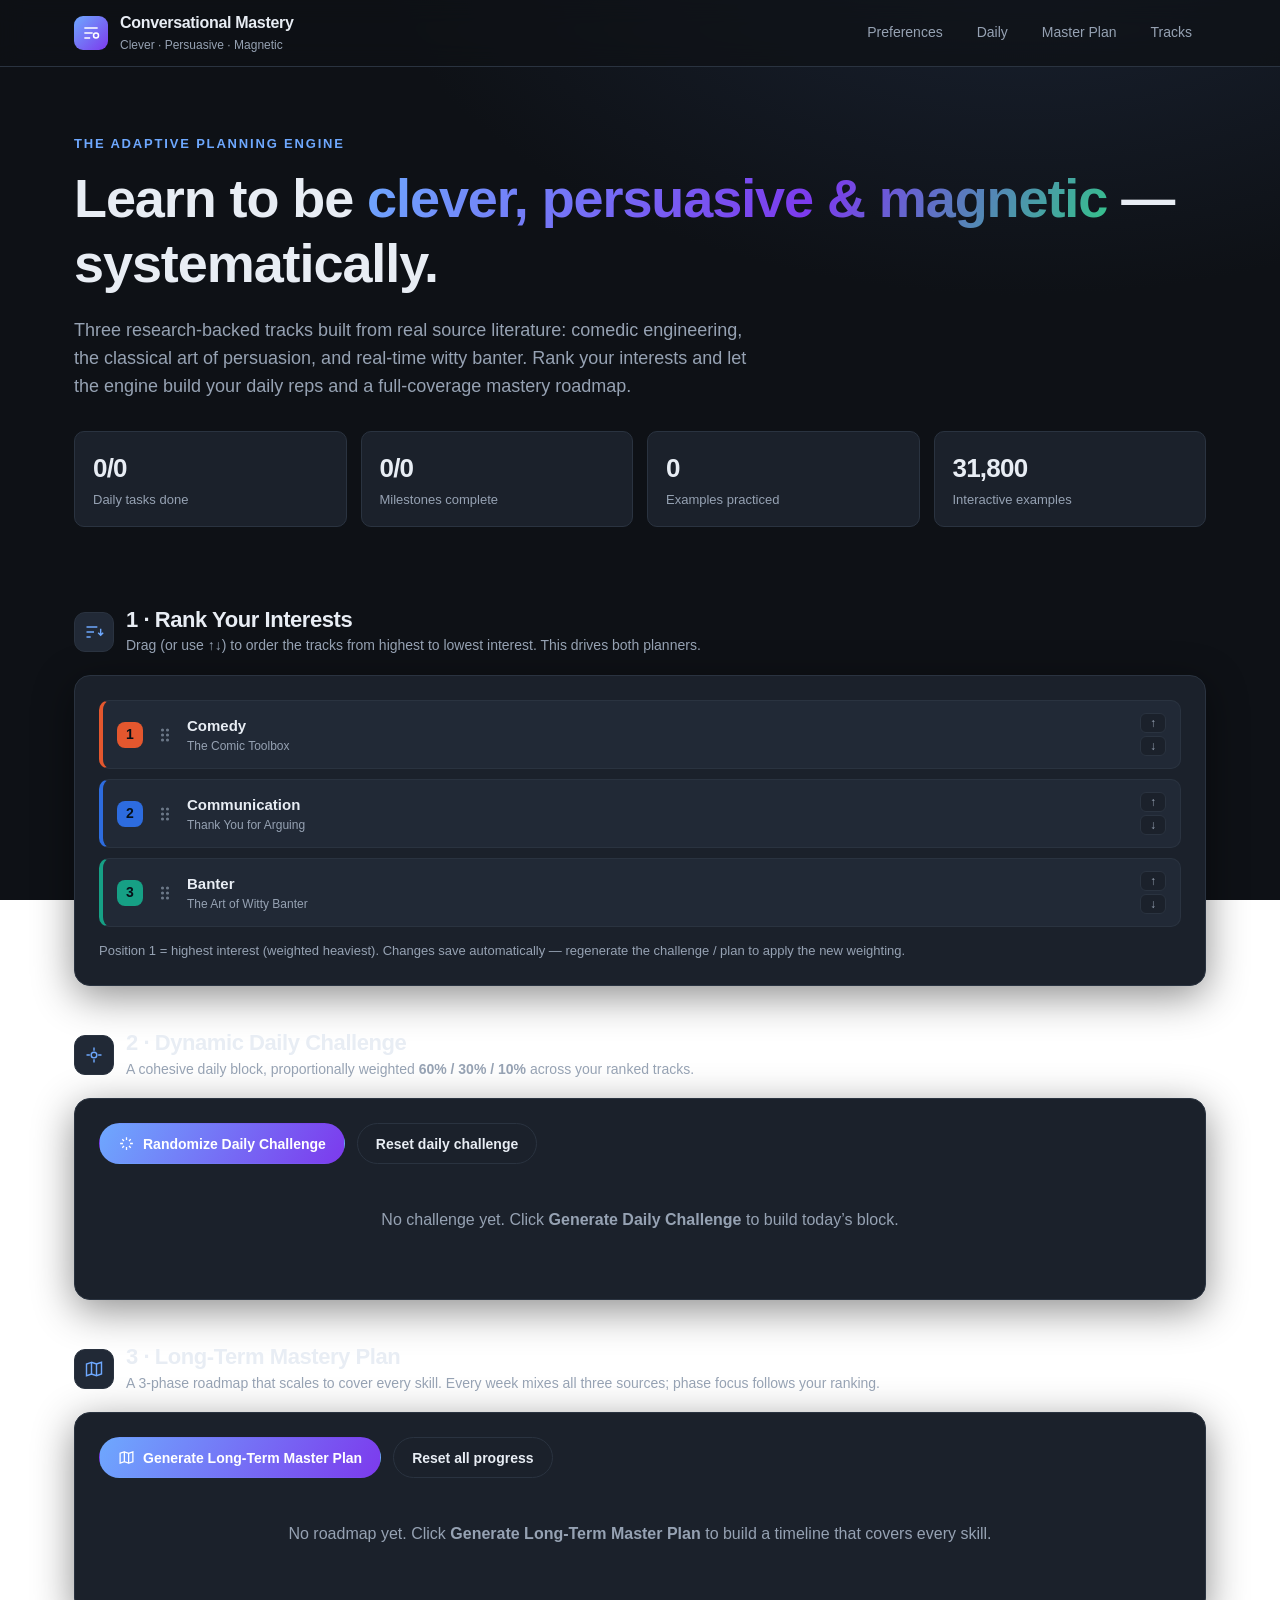
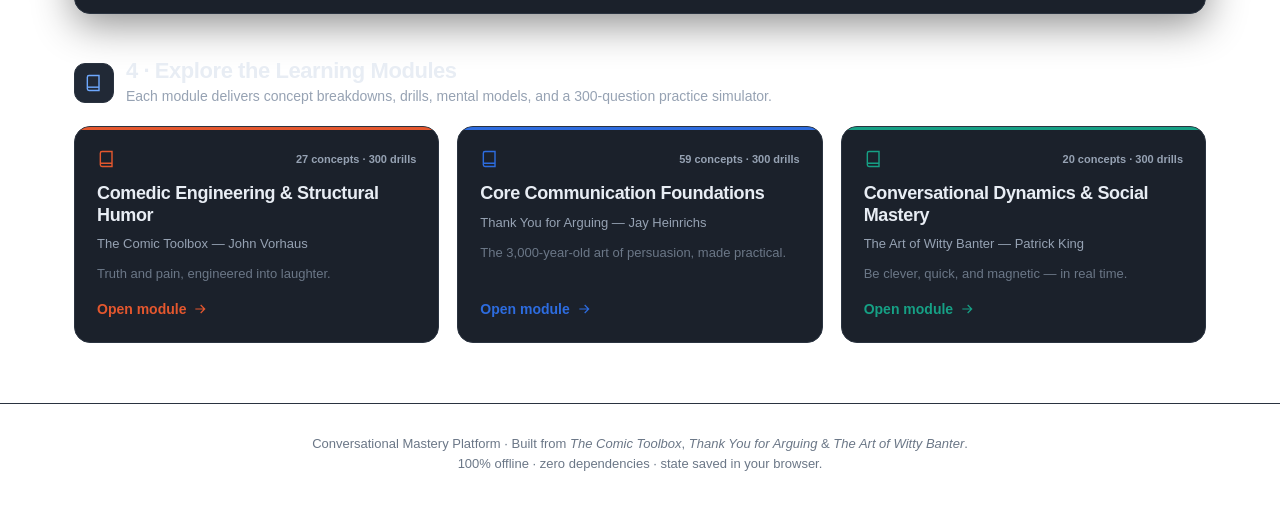
==== commit 6523ecd6: "Deep-dive: expand Thank You for Arguing to 59 skills across 29 chapters - Add js/content-comm.js: 30" ====
--- a/index.html
+++ b/index.html
@@ -56,8 +56,9 @@
         <div class="btn-row">
           <button class="btn btn-primary" id="genDaily">
             <svg viewBox="0 0 24 24" fill="none" stroke="currentColor" stroke-width="1.8"><path d="M12 3v4M12 17v4M3 12h4M17 12h4M6 6l2.5 2.5M15.5 15.5 18 18M18 6l-2.5 2.5M8.5 15.5 6 18"/></svg>
-            Generate Daily Challenge
+            Randomize Daily Challenge
           </button>
+          <button class="btn btn-ghost" id="resetDaily">Reset daily challenge</button>
         </div>
         <div id="dailyBlock"></div>
       </div>
@@ -103,6 +104,7 @@
   <!-- classic scripts (no ES modules) so the app runs straight off the file system -->
   <script src="js/content.js"></script>
   <script src="js/content-extra.js"></script>
+  <script src="js/content-comm.js"></script>
   <script src="js/questions.js"></script>
   <script src="js/planner.js"></script>
   <script src="js/app.js"></script>
--- a/css/styles.css
+++ b/css/styles.css
@@ -155,6 +155,10 @@
 .tl-items em { color: var(--brand); font-style: normal; font-weight: 700; font-size: 11px; text-transform: uppercase; letter-spacing: .04em; display: block; }
 .tl-items li.done { opacity: .5; }
 .tl-items li.done span { text-decoration: line-through; }
+.tl-level { display: inline-block; margin-left: 6px; font-size: 9.5px; font-weight: 700; text-transform: uppercase; letter-spacing: .04em; padding: 1px 6px; border-radius: 999px; vertical-align: middle; white-space: nowrap; }
+.tl-level.l1 { color: #8fd6b4; background: rgba(53,194,139,.14); border: 1px solid rgba(53,194,139,.35); }
+.tl-level.l2 { color: #9ec2ff; background: rgba(110,168,254,.14); border: 1px solid rgba(110,168,254,.35); }
+.tl-level.l3 { color: #c4a7f5; background: rgba(124,58,237,.16); border: 1px solid rgba(124,58,237,.4); }
 .tl-bar { height: 5px; border-radius: 999px; background: var(--line); overflow: hidden; }
 .tl-bar span { display: block; height: 100%; width: 0; background: linear-gradient(90deg, var(--brand), var(--good)); transition: width .4s ease; }
 
@@ -190,7 +194,7 @@
 .back-link:hover { color: var(--text); }
 .back-link svg { transform: rotate(180deg); width: 16px; height: 16px; }
 
-.concept-nav { display: flex; flex-wrap: wrap; gap: 8px; margin: 24px 0 8px; position: sticky; top: 66px; background: rgba(14,17,22,.8); backdrop-filter: blur(8px); padding: 10px 0; z-index: 10; }
+.concept-nav { display: flex; flex-wrap: wrap; gap: 8px; margin: 24px 0 8px; background: rgba(14,17,22,.8); backdrop-filter: blur(8px); padding: 10px 0; z-index: 10; }
 .concept-nav a { font-size: 13px; padding: 7px 13px; border-radius: 999px; background: var(--panel); border: 1px solid var(--line); color: var(--muted); font-weight: 600; transition: .16s; }
 .concept-nav a:hover, .concept-nav a.active { color: #fff; background: var(--accent); border-color: transparent; }
 
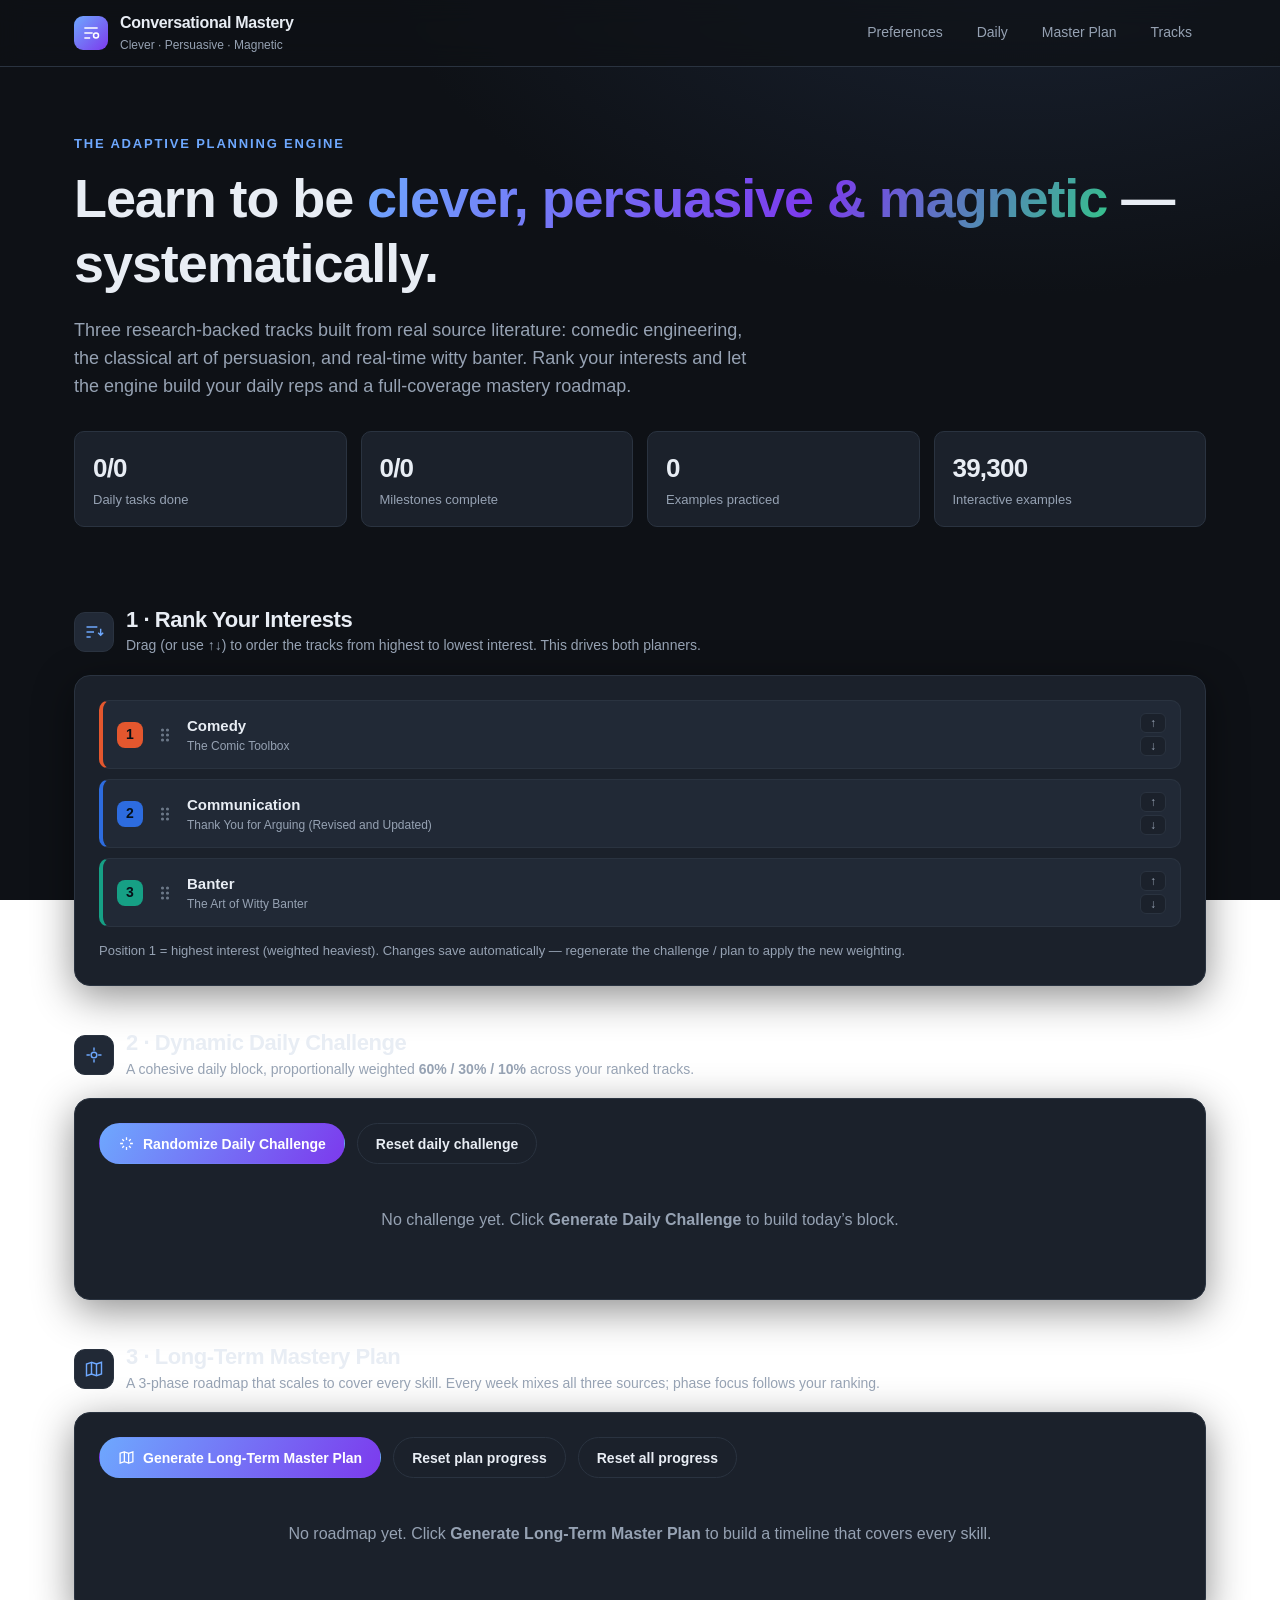
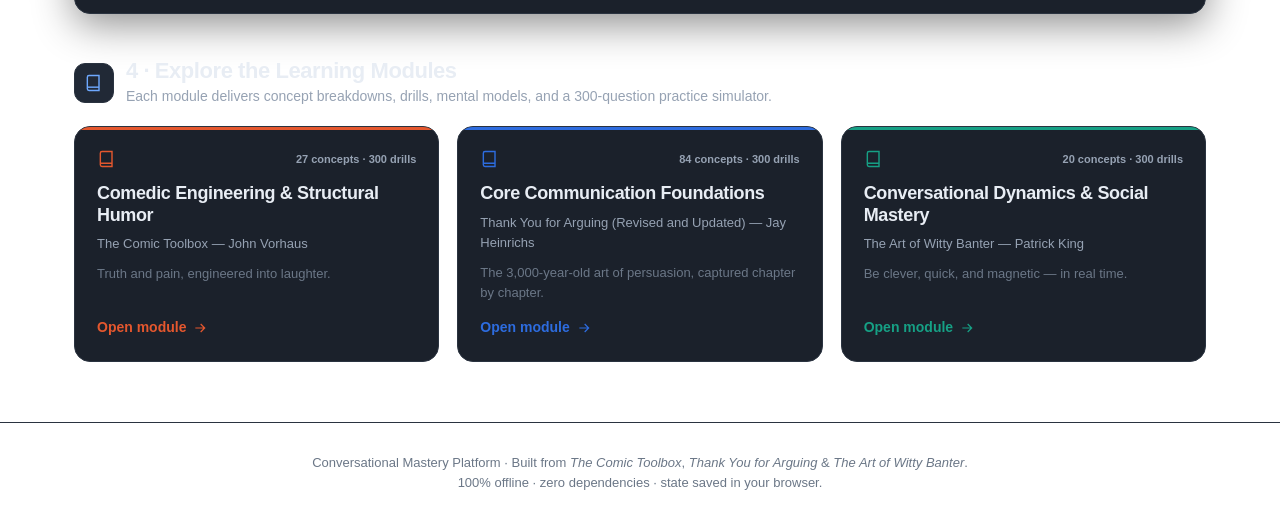
==== commit 1e398866: "Add page numbers and separate reset buttons - Extract actual PDF page numbers for all 29 chapters (p" ====
--- a/index.html
+++ b/index.html
@@ -76,6 +76,7 @@
             <svg viewBox="0 0 24 24" fill="none" stroke="currentColor" stroke-width="1.8"><path d="M9 4 3 6v14l6-2 6 2 6-2V4l-6 2-6-2Z"/><path d="M9 4v14M15 6v14"/></svg>
             Generate Long-Term Master Plan
           </button>
+          <button class="btn btn-ghost" id="resetPlan">Reset plan progress</button>
           <button class="btn btn-ghost" id="resetAll">Reset all progress</button>
         </div>
         <div id="planBlock"></div>
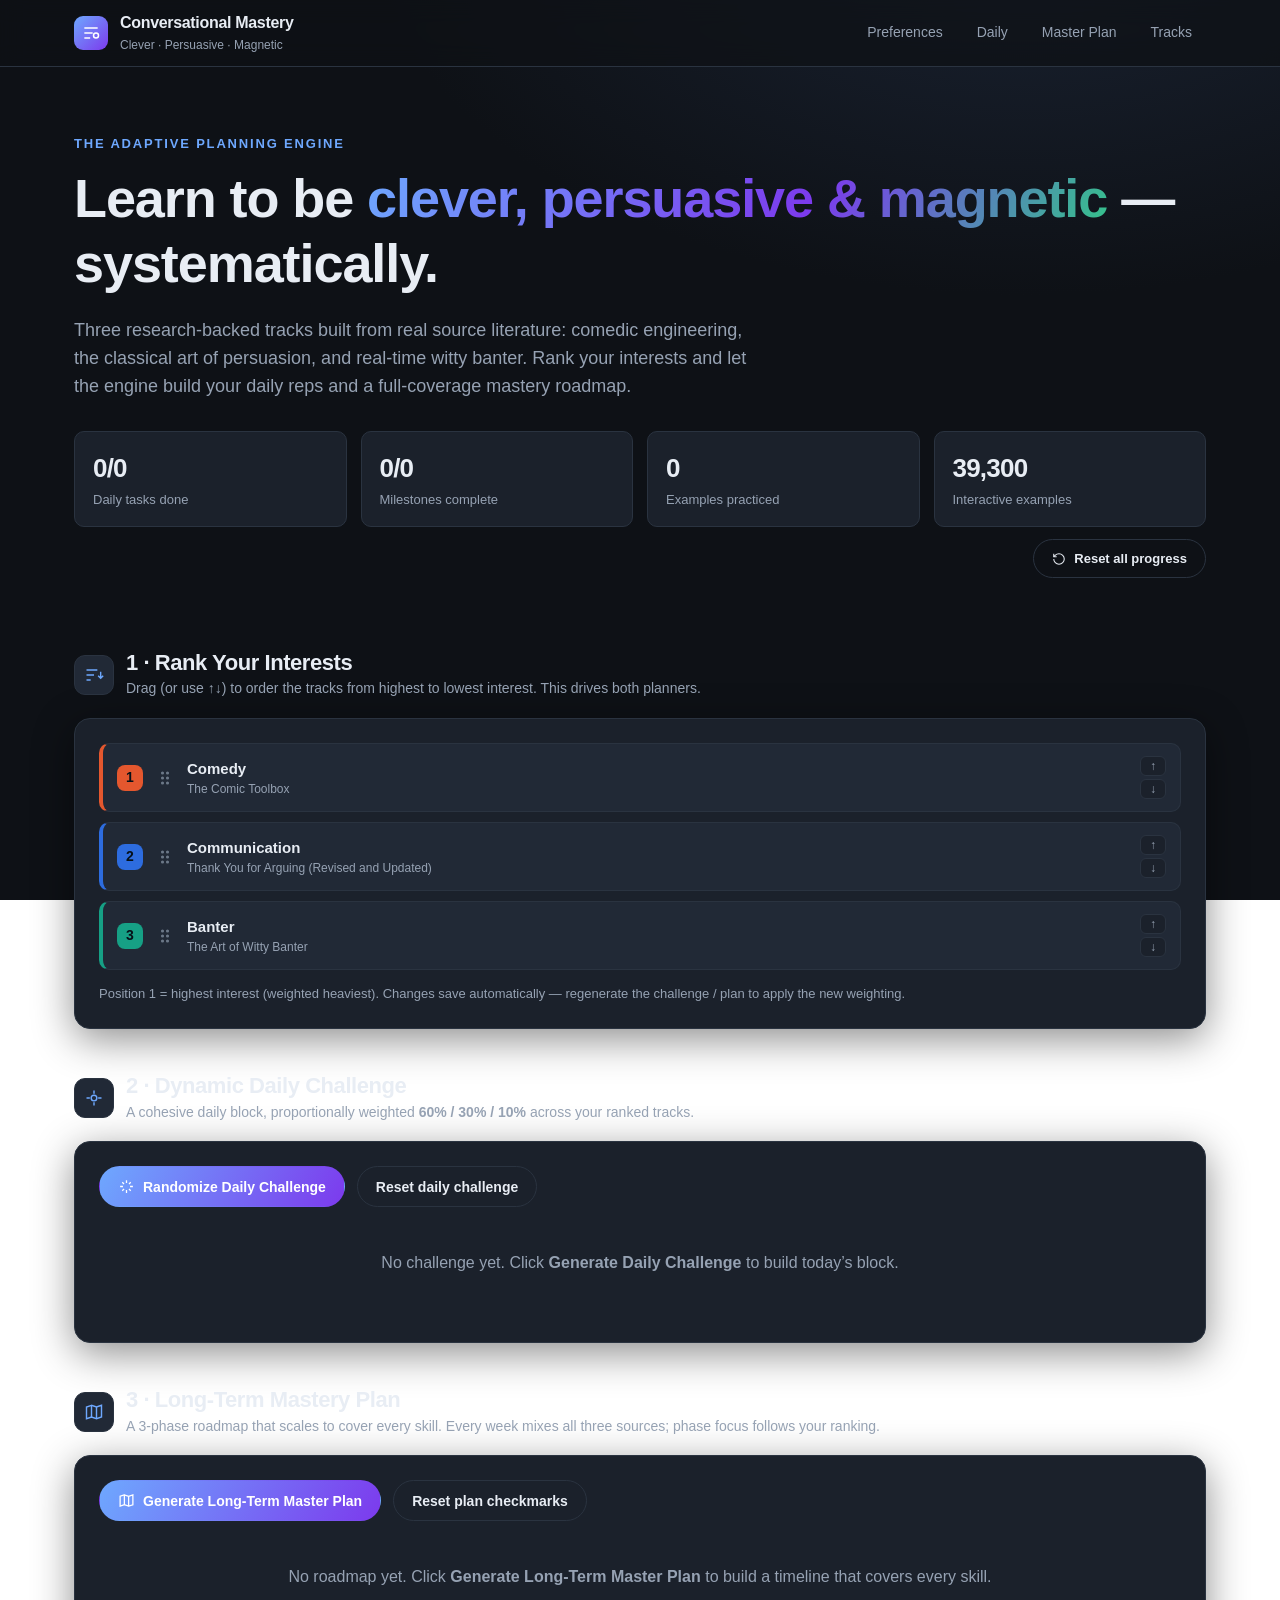
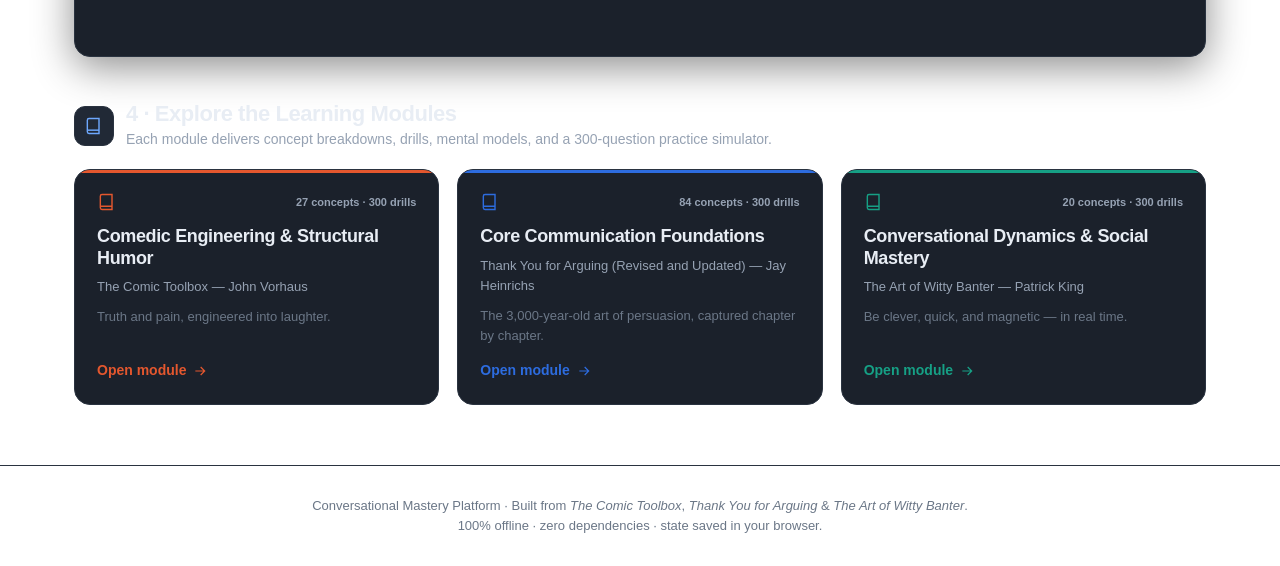
==== commit 8aad586d: "Reorganize reset buttons: separate plan and progress controls - Move 'Reset all progress' to top of " ====
--- a/index.html
+++ b/index.html
@@ -32,6 +32,12 @@
       <h1>Learn to be <span class="grad">clever, persuasive &amp; magnetic</span> &mdash; systematically.</h1>
       <p class="lede">Three research-backed tracks built from real source literature: comedic engineering, the classical art of persuasion, and real-time witty banter. Rank your interests and let the engine build your daily reps and a full-coverage mastery roadmap.</p>
       <div class="stat-bar" id="statBar"></div>
+      <div style="text-align: right; margin-top: 12px;">
+        <button class="btn btn-ghost" id="resetAllTop" style="font-size: 13px;">
+          <svg viewBox="0 0 24 24" fill="none" stroke="currentColor" stroke-width="1.8" style="width: 14px; height: 14px;"><path d="M3 12a9 9 0 1 0 9-9 9.75 9.75 0 0 0-6.74 2.74L3 8"/><path d="M3 3v5h5"/></svg>
+          Reset all progress
+        </button>
+      </div>
     </section>
 
     <!-- PREFERENCES -->
@@ -76,8 +82,7 @@
             <svg viewBox="0 0 24 24" fill="none" stroke="currentColor" stroke-width="1.8"><path d="M9 4 3 6v14l6-2 6 2 6-2V4l-6 2-6-2Z"/><path d="M9 4v14M15 6v14"/></svg>
             Generate Long-Term Master Plan
           </button>
-          <button class="btn btn-ghost" id="resetPlan">Reset plan progress</button>
-          <button class="btn btn-ghost" id="resetAll">Reset all progress</button>
+          <button class="btn btn-ghost" id="resetPlan">Reset plan checkmarks</button>
         </div>
         <div id="planBlock"></div>
       </div>
